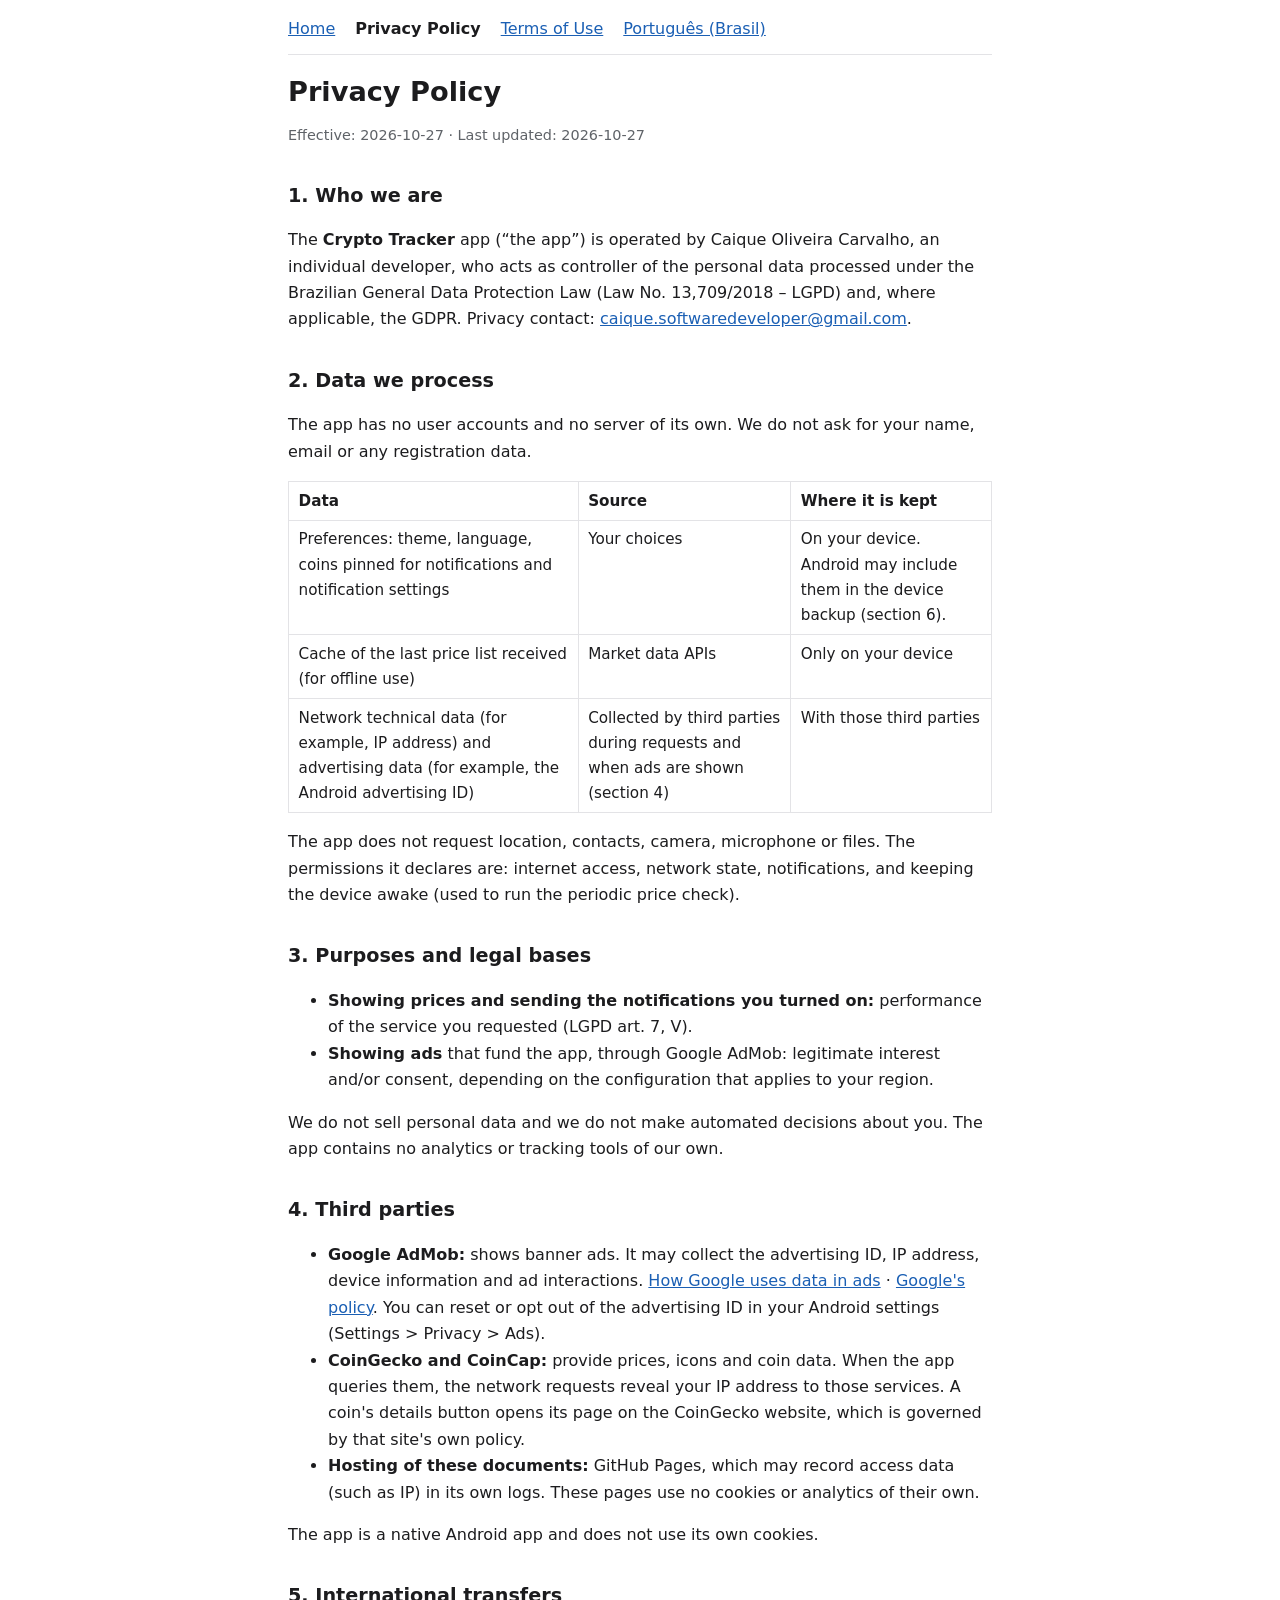
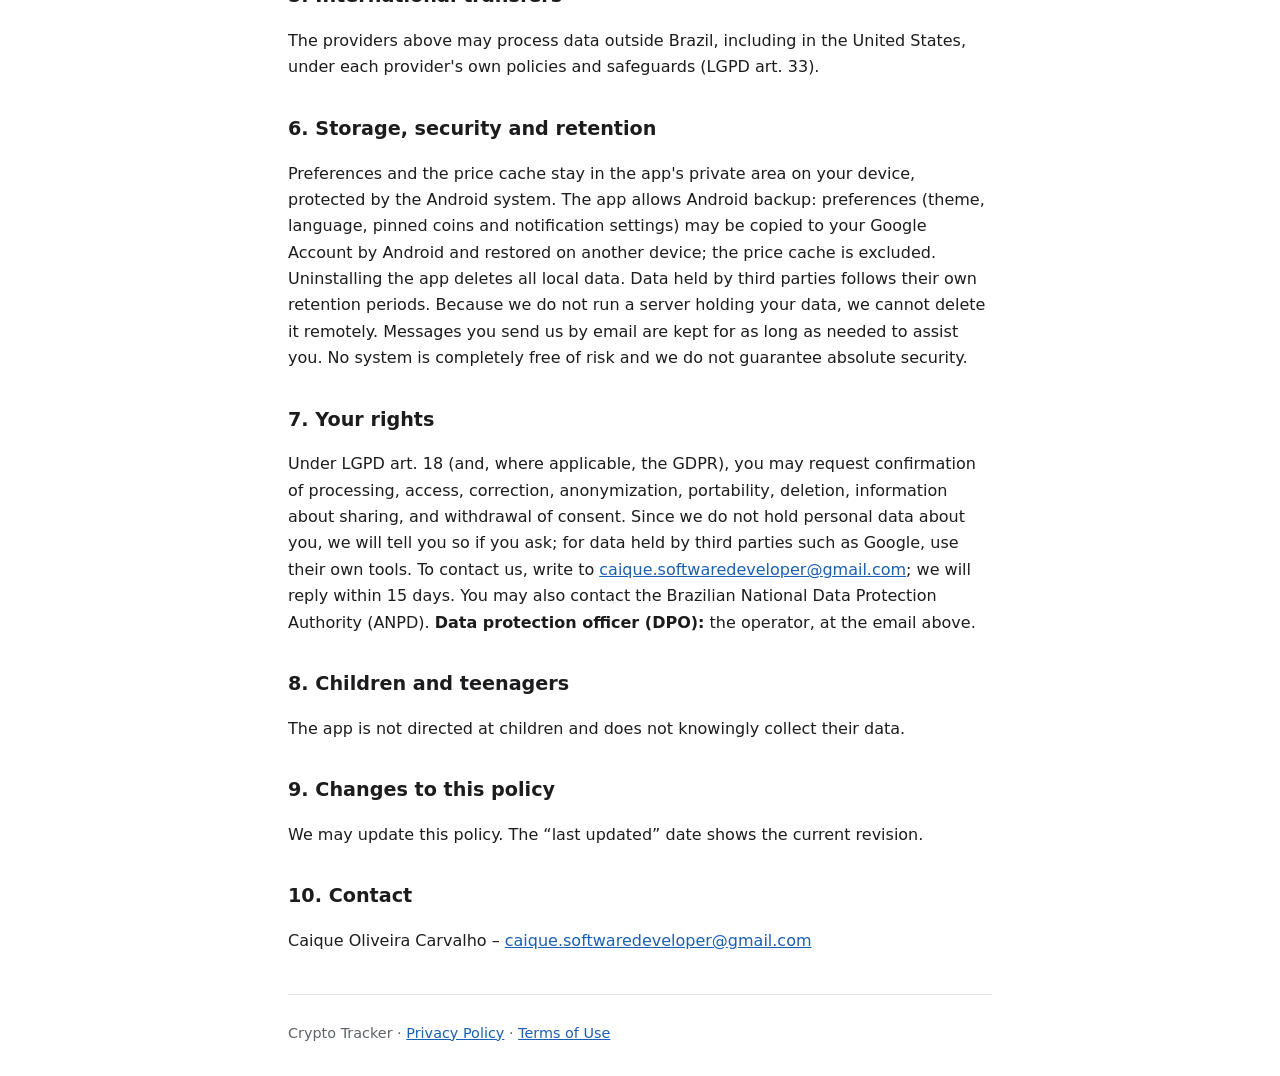
==== docs/privacy-policy/index.html @ 80eb5603 "Add privacy policy and terms of use pages, with a switch to turn Google sign-in off - Static pages i" ====
<!doctype html>
<html lang="en"><head><meta charset="utf-8"><meta name="viewport" content="width=device-width,initial-scale=1">
<title>Privacy Policy - Crypto Tracker</title><link rel="alternate" hreflang="pt-BR" href="../pt-br/privacy-policy/"><link rel="stylesheet" href="../style.css"></head><body>
<header><nav aria-label="Main"><ul>
<li><a href="../">Home</a></li>
<li><a href="../privacy-policy/" aria-current="page">Privacy Policy</a></li>
<li><a href="../terms-of-use/">Terms of Use</a></li>
<li><a href="../pt-br/privacy-policy/" lang="pt-BR" hreflang="pt-BR">Português (Brasil)</a></li>
</ul></nav></header>
<main>
<h1>Privacy Policy</h1>
<p class="meta">Effective: 2026-10-27 &middot; Last updated: 2026-10-27</p>

<h2>1. Who we are</h2>
<p>The <strong>Crypto Tracker</strong> app (&ldquo;the app&rdquo;) is operated by Caique Oliveira Carvalho, an individual developer, who acts as controller of the personal data processed under the Brazilian General Data Protection Law (Law No. 13,709/2018 &ndash; LGPD) and, where applicable, the GDPR. Privacy contact: <a href="mailto:caique.softwaredeveloper@gmail.com">caique.softwaredeveloper@gmail.com</a>.</p>

<h2>2. Data we process</h2>
<p>The app has no user accounts and no server of its own. We do not ask for your name, email or any registration data.</p>
<div class="scroll"><table>
<thead><tr><th>Data</th><th>Source</th><th>Where it is kept</th></tr></thead>
<tbody>
<tr><td>Preferences: theme, language, coins pinned for notifications and notification settings</td><td>Your choices</td><td>On your device. Android may include them in the device backup (section 6).</td></tr>
<tr><td>Cache of the last price list received (for offline use)</td><td>Market data APIs</td><td>Only on your device</td></tr>
<tr><td>Network technical data (for example, IP address) and advertising data (for example, the Android advertising ID)</td><td>Collected by third parties during requests and when ads are shown (section 4)</td><td>With those third parties</td></tr>
</tbody></table></div>
<p>The app does not request location, contacts, camera, microphone or files. The permissions it declares are: internet access, network state, notifications, and keeping the device awake (used to run the periodic price check).</p>

<h2>3. Purposes and legal bases</h2>
<ul>
<li><strong>Showing prices and sending the notifications you turned on:</strong> performance of the service you requested (LGPD art. 7, V).</li>
<li><strong>Showing ads</strong> that fund the app, through Google AdMob: legitimate interest and/or consent, depending on the configuration that applies to your region.</li>
</ul>
<p>We do not sell personal data and we do not make automated decisions about you. The app contains no analytics or tracking tools of our own.</p>

<h2>4. Third parties</h2>
<ul>
<li><strong>Google AdMob:</strong> shows banner ads. It may collect the advertising ID, IP address, device information and ad interactions. <a href="https://policies.google.com/technologies/ads">How Google uses data in ads</a> &middot; <a href="https://policies.google.com/privacy">Google's policy</a>. You can reset or opt out of the advertising ID in your Android settings (Settings &gt; Privacy &gt; Ads).</li>
<li><strong>CoinGecko and CoinCap:</strong> provide prices, icons and coin data. When the app queries them, the network requests reveal your IP address to those services. A coin's details button opens its page on the CoinGecko website, which is governed by that site's own policy.</li>
<li><strong>Hosting of these documents:</strong> GitHub Pages, which may record access data (such as IP) in its own logs. These pages use no cookies or analytics of their own.</li>
</ul>
<p>The app is a native Android app and does not use its own cookies.</p>

<h2>5. International transfers</h2>
<p>The providers above may process data outside Brazil, including in the United States, under each provider's own policies and safeguards (LGPD art. 33).</p>

<h2>6. Storage, security and retention</h2>
<p>Preferences and the price cache stay in the app's private area on your device, protected by the Android system. The app allows Android backup: preferences (theme, language, pinned coins and notification settings) may be copied to your Google Account by Android and restored on another device; the price cache is excluded. Uninstalling the app deletes all local data. Data held by third parties follows their own retention periods. Because we do not run a server holding your data, we cannot delete it remotely. Messages you send us by email are kept for as long as needed to assist you. No system is completely free of risk and we do not guarantee absolute security.</p>

<h2>7. Your rights</h2>
<p>Under LGPD art. 18 (and, where applicable, the GDPR), you may request confirmation of processing, access, correction, anonymization, portability, deletion, information about sharing, and withdrawal of consent. Since we do not hold personal data about you, we will tell you so if you ask; for data held by third parties such as Google, use their own tools. To contact us, write to <a href="mailto:caique.softwaredeveloper@gmail.com">caique.softwaredeveloper@gmail.com</a>; we will reply within 15 days. You may also contact the Brazilian National Data Protection Authority (ANPD). <strong>Data protection officer (DPO):</strong> the operator, at the email above.</p>

<h2>8. Children and teenagers</h2>
<p>The app is not directed at children and does not knowingly collect their data.</p>

<h2>9. Changes to this policy</h2>
<p>We may update this policy. The &ldquo;last updated&rdquo; date shows the current revision.</p>

<h2>10. Contact</h2>
<p>Caique Oliveira Carvalho &ndash; <a href="mailto:caique.softwaredeveloper@gmail.com">caique.softwaredeveloper@gmail.com</a></p>
</main>
<footer><p>Crypto Tracker &middot; <a href="../privacy-policy/">Privacy Policy</a> &middot; <a href="../terms-of-use/">Terms of Use</a></p></footer>
</body></html>
---- docs/style.css ----
:root{--bg:#fff;--fg:#1c1c1e;--muted:#5f6368;--link:#1a5fb4;--line:#e3e3e6;--card:#f6f7f9}
@media(prefers-color-scheme:dark){:root{--bg:#111;--fg:#e4e4e6;--muted:#a0a3a8;--link:#8ab4f8;--line:#2a2a2e;--card:#1b1b1e}}
*{box-sizing:border-box}
body{font-family:system-ui,-apple-system,"Segoe UI",Roboto,sans-serif;max-width:46rem;margin:0 auto;padding:1rem;line-height:1.65;color:var(--fg);background:var(--bg)}
a{color:var(--link)}
a:focus-visible{outline:2px solid var(--link);outline-offset:2px}
header,footer{border-color:var(--line)}
header{border-bottom:1px solid var(--line);padding-bottom:.75rem;margin-bottom:1.25rem}
footer{border-top:1px solid var(--line);margin-top:2.5rem;padding-top:.75rem;color:var(--muted);font-size:.9rem}
nav ul{list-style:none;margin:0;padding:0;display:flex;flex-wrap:wrap;gap:.25rem 1.25rem}
nav a[aria-current="page"]{color:var(--fg);font-weight:600;text-decoration:none}
h1{font-size:1.7rem;line-height:1.25;margin:.5rem 0}
h2{font-size:1.2rem;margin:2rem 0 .5rem}
.meta{color:var(--muted);font-size:.9rem}
.draft{background:var(--card);border:1px solid var(--line);border-radius:8px;padding:.75rem 1rem;font-size:.92rem}
.ph{background:var(--card);border:1px dashed var(--muted);border-radius:4px;padding:0 .25em}
table{border-collapse:collapse;width:100%;font-size:.95rem}
th,td{border:1px solid var(--line);padding:.4rem .6rem;text-align:left;vertical-align:top}
.scroll{overflow-x:auto}
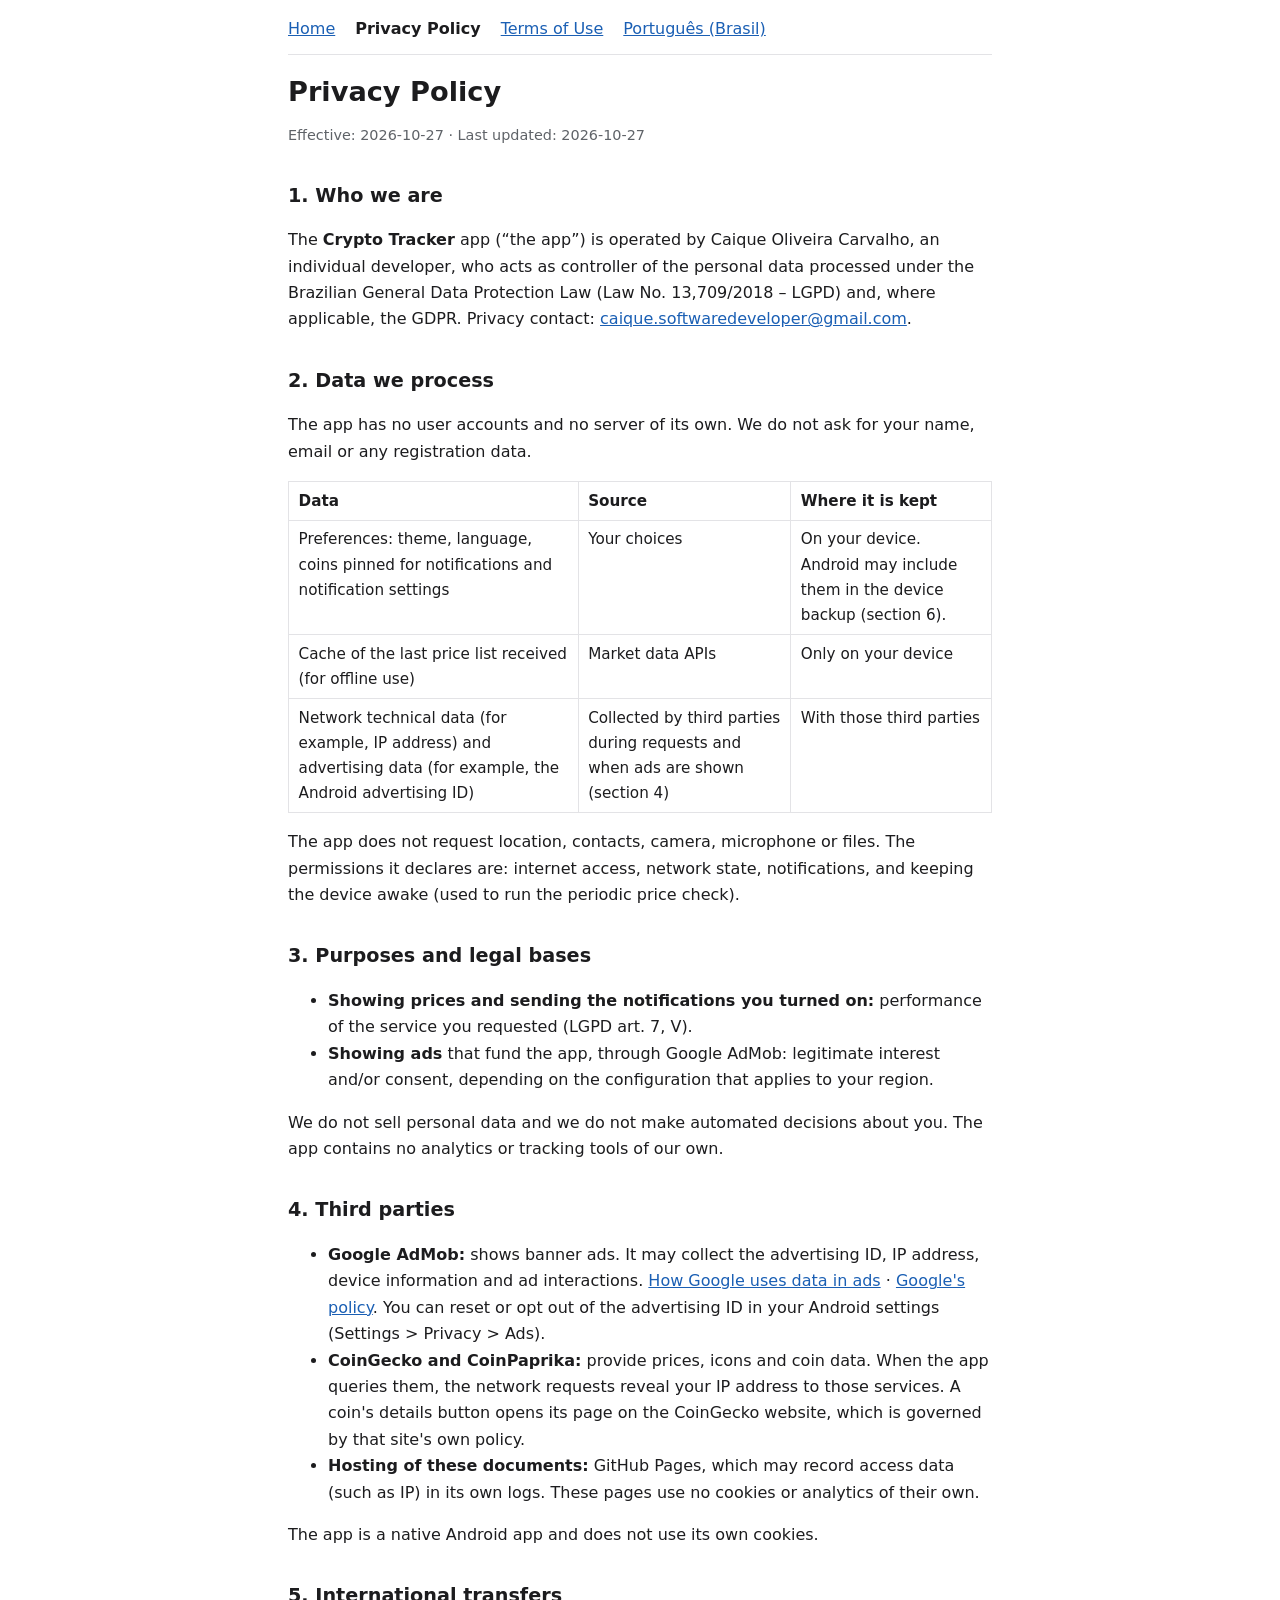
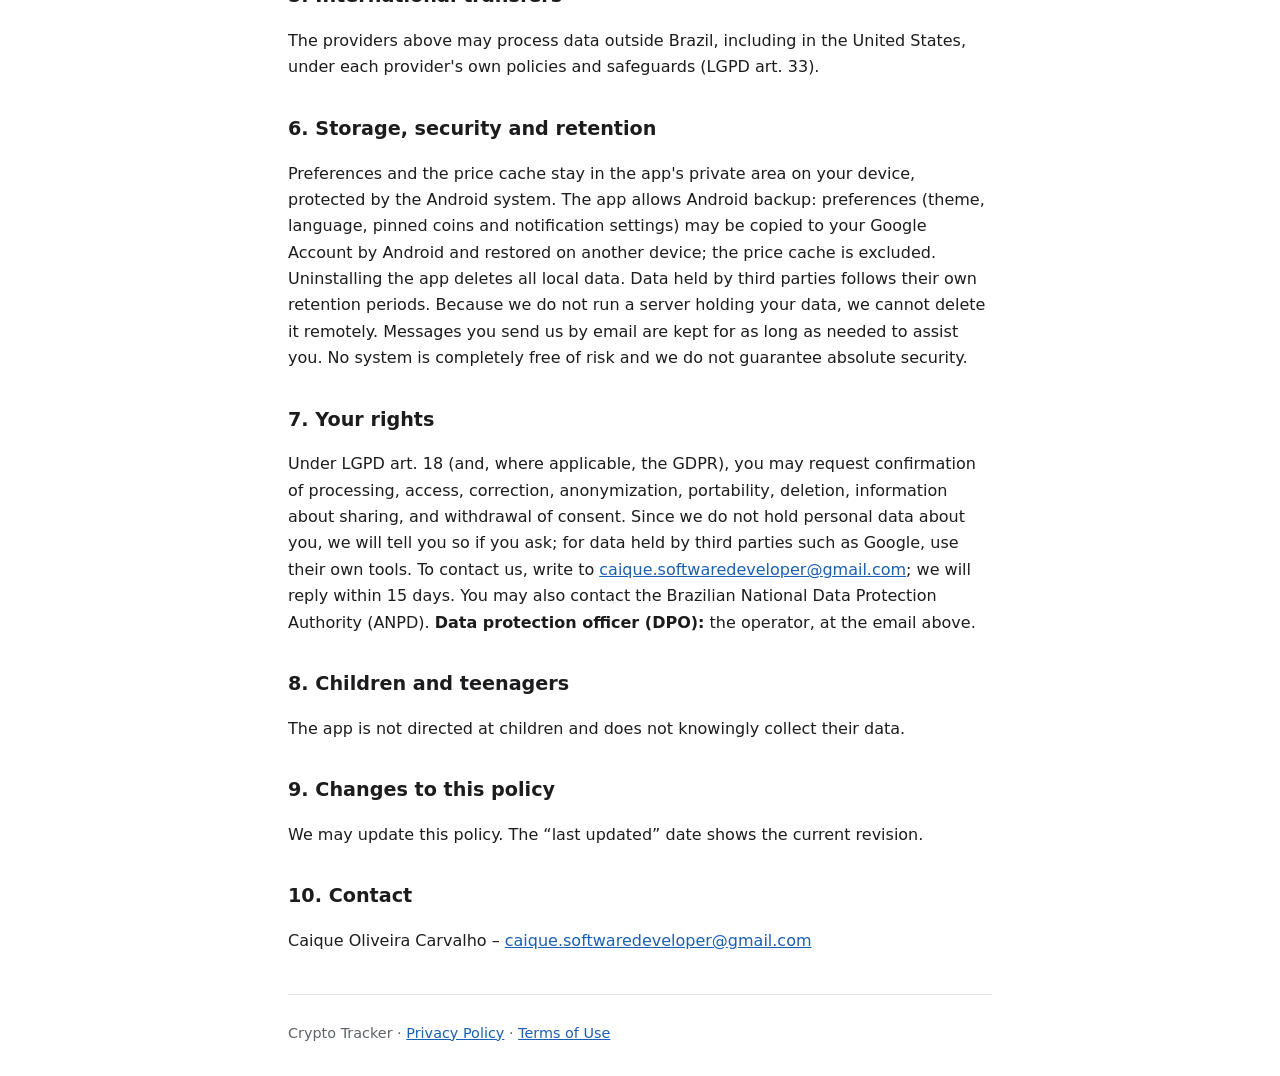
==== commit 7a4730e4: "Replace the retired CoinCap fallback with CoinPaprika and guard against excessive requests - CoinPap" ====
--- a/docs/privacy-policy/index.html
+++ b/docs/privacy-policy/index.html
@@ -35,7 +35,7 @@
 <h2>4. Third parties</h2>
 <ul>
 <li><strong>Google AdMob:</strong> shows banner ads. It may collect the advertising ID, IP address, device information and ad interactions. <a href="https://policies.google.com/technologies/ads">How Google uses data in ads</a> &middot; <a href="https://policies.google.com/privacy">Google's policy</a>. You can reset or opt out of the advertising ID in your Android settings (Settings &gt; Privacy &gt; Ads).</li>
-<li><strong>CoinGecko and CoinCap:</strong> provide prices, icons and coin data. When the app queries them, the network requests reveal your IP address to those services. A coin's details button opens its page on the CoinGecko website, which is governed by that site's own policy.</li>
+<li><strong>CoinGecko and CoinPaprika:</strong> provide prices, icons and coin data. When the app queries them, the network requests reveal your IP address to those services. A coin's details button opens its page on the CoinGecko website, which is governed by that site's own policy.</li>
 <li><strong>Hosting of these documents:</strong> GitHub Pages, which may record access data (such as IP) in its own logs. These pages use no cookies or analytics of their own.</li>
 </ul>
 <p>The app is a native Android app and does not use its own cookies.</p>
